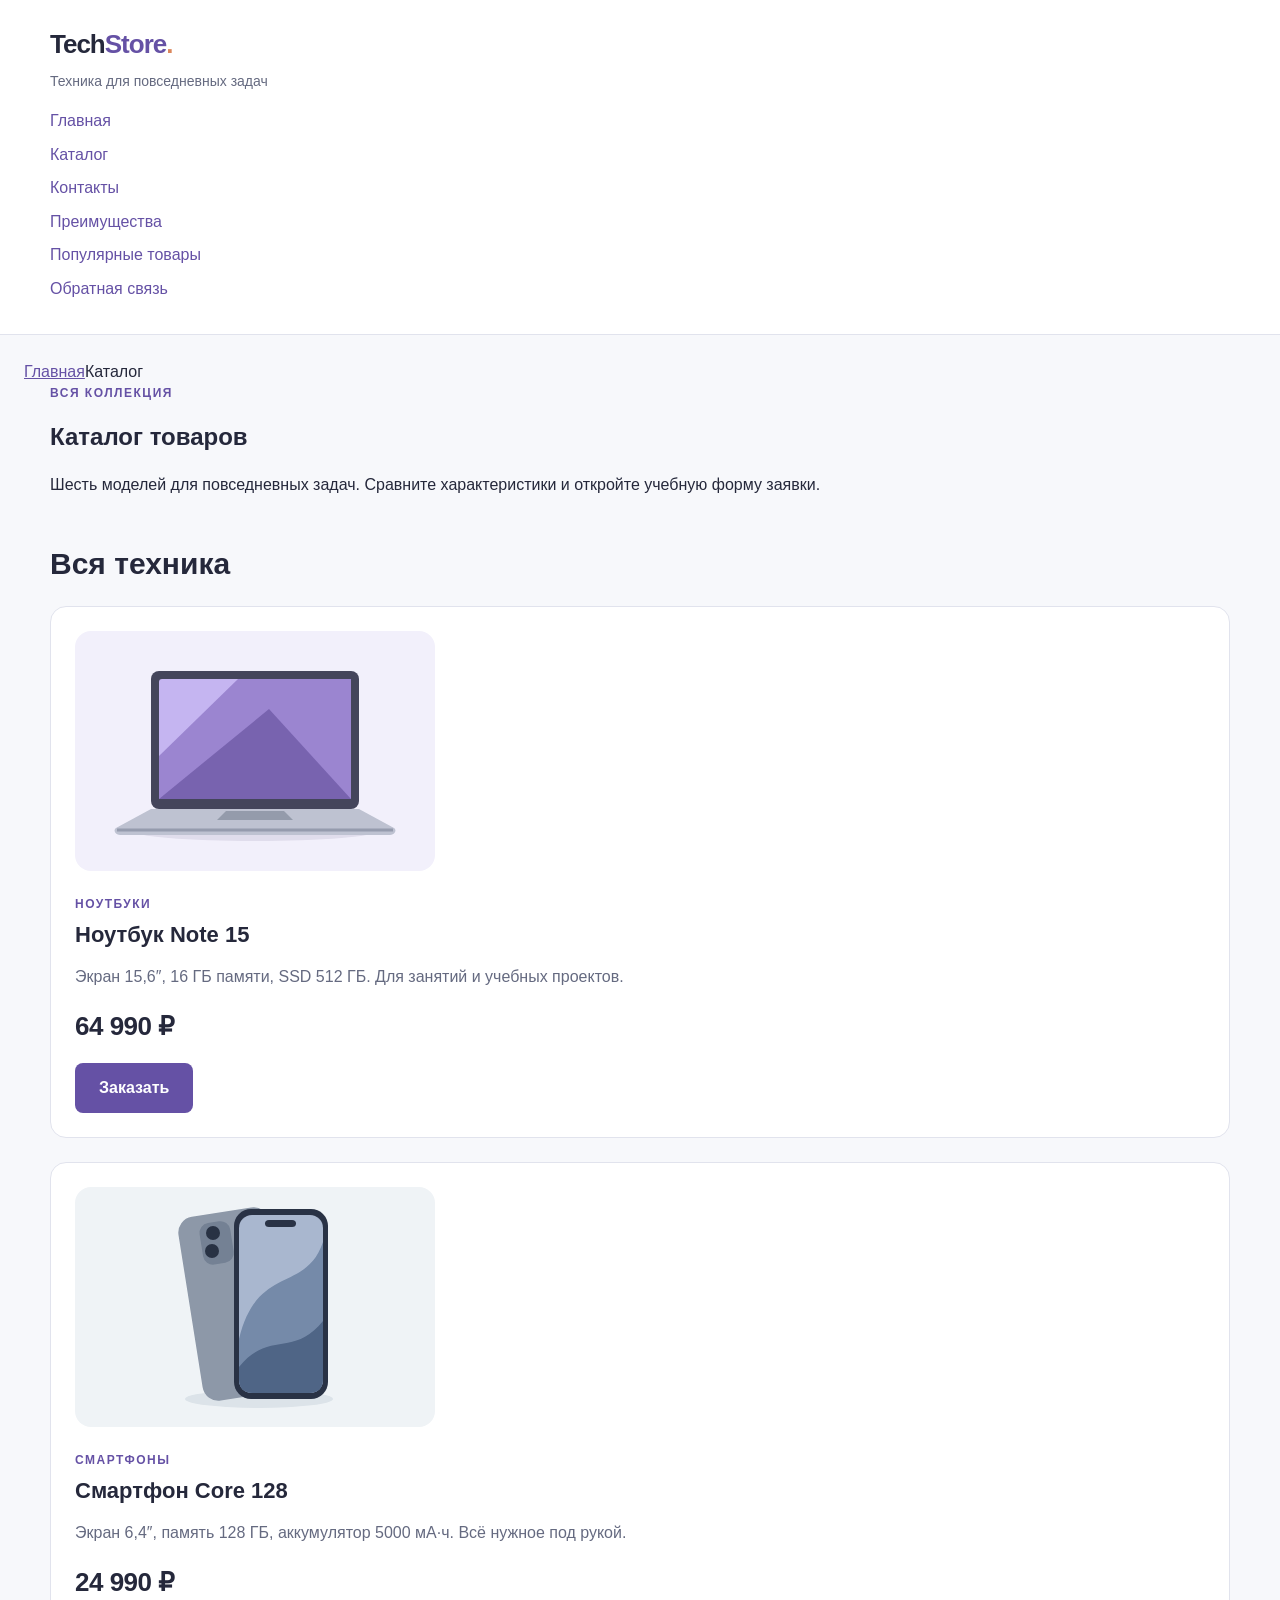
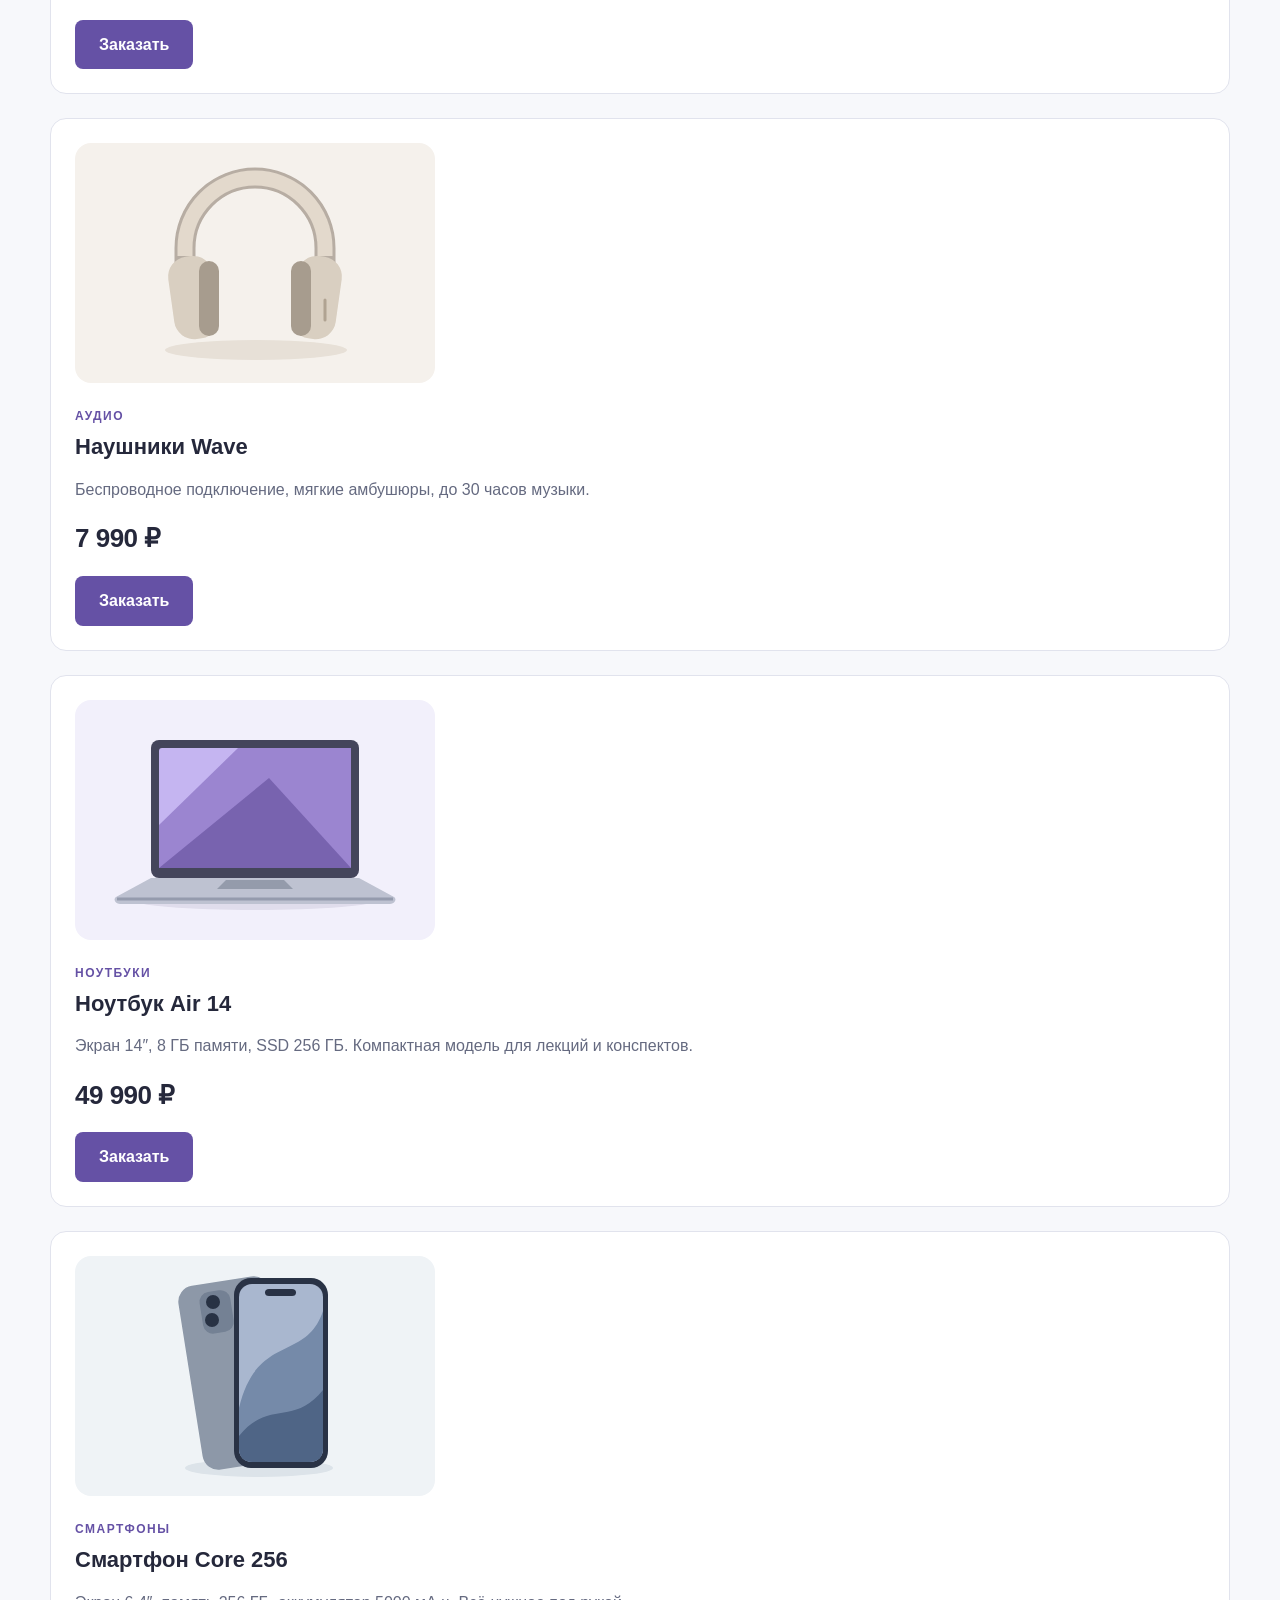
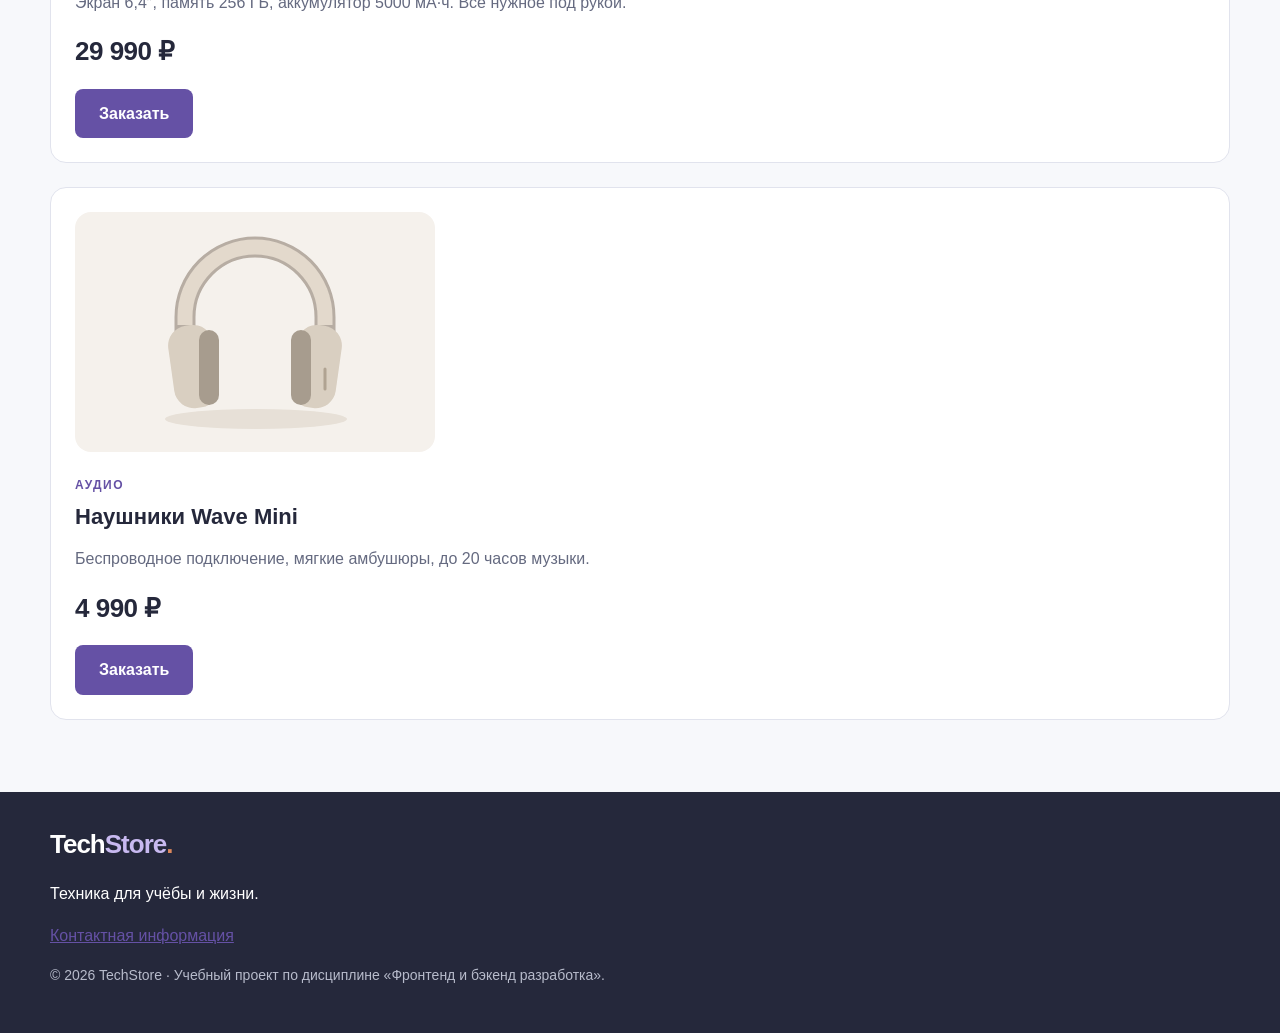
==== catalog.html @ 7ef2bc00 "feat: add catalog contacts and shared multi-page navigation" ====
<!DOCTYPE html>
<html lang="ru">
<head>
  <meta charset="UTF-8">
  <meta name="viewport" content="width=device-width, initial-scale=1.0">
  <meta name="description" content="Каталог TechStore: учебные модели ноутбуков, смартфонов и наушников с характеристиками и ценами.">
  <title>Каталог товаров — TechStore</title>
  <link rel="stylesheet" href="css/style.css?v=5">
  <script src="js/main.js?v=3" defer></script>
</head>
<body>
  <header>
    <div class="site-header">
      <a class="site-logo" href="index.html">Tech<span>Store</span><span class="logo-dot">.</span></a>
      <p class="site-caption">Техника для повседневных задач</p>
      <nav class="site-nav" aria-label="Основная навигация">
        <ul class="site-nav__list">
          <li><a href="index.html">Главная</a></li>
          <li><a href="catalog.html">Каталог</a></li>
          <li><a href="contacts.html">Контакты</a></li>
          <li><a href="index.html#advantages">Преимущества</a></li>
          <li><a href="index.html#popular">Популярные товары</a></li>
          <li><a href="index.html#contacts">Обратная связь</a></li>
        </ul>
      </nav>
    </div>
  </header>
  <main>
    <nav class="breadcrumbs" aria-label="Хлебные крошки">
      <a href="index.html">Главная</a><span aria-current="page">Каталог</span>
    </nav>
    <section class="section">
      <p class="eyebrow">ВСЯ КОЛЛЕКЦИЯ</p>
      <h1 class="page-title">Каталог товаров</h1>
      <p>Шесть моделей для повседневных задач. Сравните характеристики и откройте учебную форму заявки.</p>
    </section>
    <p class="success-message" id="success-message" role="status" hidden>Форма успешно отправлена! Это учебная проверка: данные не переданы и заказ не оформлен.</p>
    <section class="section catalog-products">
      <h2>Вся техника</h2>
      <article class="product-card" id="note-15">
        <img class="product-image" src="images/laptop.svg" width="360" height="240" alt="Серебристый ноутбук с фиолетовым экраном">
        <p class="product-category">НОУТБУКИ</p>
        <h3>Ноутбук Note 15</h3>
        <p class="product-description">Экран 15,6″, 16 ГБ памяти, SSD 512 ГБ. Для занятий и учебных проектов.</p>
        <p class="product-price">64 990 ₽</p>
        <button class="button product-card__button" type="button" data-product="Ноутбук Note 15">Заказать</button>
      </article>
      <article class="product-card" id="core-128">
        <img class="product-image" src="images/phone.svg" width="360" height="240" alt="Смартфон графитового цвета с большим экраном">
        <p class="product-category">СМАРТФОНЫ</p>
        <h3>Смартфон Core 128</h3>
        <p class="product-description">Экран 6,4″, память 128 ГБ, аккумулятор 5000 мА·ч. Всё нужное под рукой.</p>
        <p class="product-price">24 990 ₽</p>
        <button class="button product-card__button" type="button" data-product="Смартфон Core 128">Заказать</button>
      </article>
      <article class="product-card" id="wave">
        <img class="product-image" src="images/headphones.svg" width="360" height="240" alt="Беспроводные накладные наушники светлого цвета">
        <p class="product-category">АУДИО</p>
        <h3>Наушники Wave</h3>
        <p class="product-description">Беспроводное подключение, мягкие амбушюры, до 30 часов музыки.</p>
        <p class="product-price">7 990 ₽</p>
        <button class="button product-card__button" type="button" data-product="Наушники Wave">Заказать</button>
      </article>
      <article class="product-card" id="air-14">
        <img class="product-image" src="images/laptop.svg" width="360" height="240" alt="Серебристый ноутбук с фиолетовым экраном">
        <p class="product-category">НОУТБУКИ</p>
        <h3>Ноутбук Air 14</h3>
        <p class="product-description">Экран 14″, 8 ГБ памяти, SSD 256 ГБ. Компактная модель для лекций и конспектов.</p>
        <p class="product-price">49 990 ₽</p>
        <button class="button product-card__button" type="button" data-product="Ноутбук Air 14">Заказать</button>
      </article>
      <article class="product-card" id="core-256">
        <img class="product-image" src="images/phone.svg" width="360" height="240" alt="Смартфон графитового цвета с большим экраном">
        <p class="product-category">СМАРТФОНЫ</p>
        <h3>Смартфон Core 256</h3>
        <p class="product-description">Экран 6,4″, память 256 ГБ, аккумулятор 5000 мА·ч. Всё нужное под рукой.</p>
        <p class="product-price">29 990 ₽</p>
        <button class="button product-card__button" type="button" data-product="Смартфон Core 256">Заказать</button>
      </article>
      <article class="product-card" id="wave-mini">
        <img class="product-image" src="images/headphones.svg" width="360" height="240" alt="Беспроводные накладные наушники светлого цвета">
        <p class="product-category">АУДИО</p>
        <h3>Наушники Wave Mini</h3>
        <p class="product-description">Беспроводное подключение, мягкие амбушюры, до 20 часов музыки.</p>
        <p class="product-price">4 990 ₽</p>
        <button class="button product-card__button" type="button" data-product="Наушники Wave Mini">Заказать</button>
      </article>
    </section>
  </main>
  <footer id="contacts">
    <div class="site-footer">
      <a class="site-logo" href="index.html">Tech<span>Store</span><span class="logo-dot">.</span></a>
      <p>Техника для учёбы и жизни.</p>
      <p><a href="contacts.html">Контактная информация</a></p>
      <p class="footer-note">© 2026 TechStore · Учебный проект по дисциплине «Фронтенд и бэкенд разработка».</p>
    </div>
  </footer>
  <dialog class="order-dialog" id="order-dialog" aria-labelledby="order-dialog-title">
    <h2 id="order-dialog-title">Оформление заявки</h2>
    <p id="selected-product-name"></p>
    <p class="form-note">Учебная форма. Данные проверяются только в браузере.</p>
    <form class="order-form" id="order-form" action="#" method="post" novalidate>
      <input id="selected-product" name="selected-product" type="hidden">
      <div class="form-field">
        <label for="order-name">Имя</label>
        <input id="order-name" name="name" type="text" minlength="2" maxlength="60" placeholder="Введите ваше имя" autocomplete="given-name" required>
      </div>
      <div class="form-field">
        <label for="order-email">E-mail</label>
        <input id="order-email" name="email" type="email" placeholder="example@mail.ru" autocomplete="email" required>
      </div>
      <div class="form-field">
        <label for="order-phone">Телефон</label>
        <input id="order-phone" name="phone" type="tel" inputmode="tel" autocomplete="tel" placeholder="+7 (900) 000-00-00" pattern="^\+7 \(\d{3}\) \d{3}-\d{2}-\d{2}$" aria-describedby="phone-hint" required>
        <small id="phone-hint">Формат: +7 (900) 000-00-00</small>
      </div>
      <div class="form-field">
        <label for="order-date">Дата связи (необязательно)</label>
        <input id="order-date" name="date" type="date">
      </div>
      <div class="form-field">
        <label for="order-topic">Тема заявки</label>
        <select id="order-topic" name="topic" required>
          <option value="">Выберите тему</option>
          <option value="product">Заказ товара</option>
          <option value="consultation">Консультация</option>
          <option value="delivery">Доставка</option>
        </select>
      </div>
      <div class="form-field">
        <label for="order-comment">Комментарий (необязательно)</label>
        <textarea id="order-comment" name="comment" rows="3" maxlength="1000" placeholder="Что вы хотите уточнить?"></textarea>
      </div>
      <div class="form-field form-field--checkbox">
        <label for="order-agreement"><input id="order-agreement" name="agreement" type="checkbox" required> Я согласен на обработку данных</label>
      </div>
      <div class="form-actions">
        <button class="button button-secondary" type="button" id="close-order-dialog">Закрыть</button>
        <button class="button" type="submit">Отправить заявку</button>
      </div>
    </form>
  </dialog>
</body>
</html>
---- css/style.css ----
/* 1. Переменные проекта */
:root {
  --color-text: #25283b;
  --color-muted: #656a80;
  --color-primary: #6551a5;
  --color-primary-dark: #4c3c80;
  --color-bg: #f7f8fb;
  --color-white: #ffffff;
  --color-border: #e1e3ed;
  --color-surface: #eff0f6;
  --color-accent: #ebe6fa;
  --color-secondary-text: #51556c;
  --color-footer-muted: #b7bbcb;
  --color-footer-accent: #c8b9f0;
  --color-warm: #db875c;
  --color-danger: #b32640;
  --color-success: #267048;
  --color-success-bg: #eaf5ed;
  --color-success-text: #235d3d;
  --space-xs: 4px;
  --space-sm: 8px;
  --space-md: 16px;
  --space-lg: 24px;
  --space-xl: 32px;
  --space-2xl: 48px;
  --radius-sm: 8px;
  --radius-md: 12px;
  --radius-lg: 16px;
  --radius-xl: 20px;
  --container-width: 1180px;
}

/* 2. Базовые стили */
* {
  box-sizing: border-box;
}

body {
  margin: 0;
  font-family: Arial, sans-serif;
  font-size: 16px;
  line-height: 1.6;
  color: var(--color-text);
  background-color: var(--color-bg);
}

header,
main,
footer {
  padding: var(--space-lg);
}

header {
  background-color: var(--color-white);
  border-bottom: 1px solid var(--color-border);
}

h1,
h2,
h3 {
  line-height: 1.2;
}

h2 {
  margin: 0 0 var(--space-lg);
  font-size: 30px;
}

a {
  color: var(--color-primary);
}

/* 3. Общие элементы интерфейса */
.button {
  display: inline-block;
  padding: 12px var(--space-lg);
  border: none;
  border-radius: var(--radius-sm);
  background-color: var(--color-primary);
  color: var(--color-white);
  font: inherit;
  font-weight: 700;
  text-decoration: none;
  cursor: pointer;
}

.button:hover:not(:disabled) {
  background-color: var(--color-primary-dark);
  color: var(--color-white);
}

a:hover {
  color: var(--color-primary-dark);
}

a:focus-visible,
button:focus-visible,
input:focus-visible,
select:focus-visible,
textarea:focus-visible {
  outline: 2px solid var(--color-primary);
  outline-offset: 3px;
}

.button:disabled {
  opacity: 0.55;
  cursor: not-allowed;
}

/* 4. Компоненты страницы */
.site-header,
.site-footer {
  max-width: var(--container-width);
  margin: 0 auto;
}

.site-logo {
  font-size: 26px;
  font-weight: 700;
  letter-spacing: -1px;
  color: var(--color-text);
  text-decoration: none;
}

.site-logo span {
  color: var(--color-primary);
}

.site-logo .logo-dot {
  color: var(--color-warm);
}

.site-caption,
.footer-note {
  color: var(--color-muted);
  font-size: 14px;
}

.site-caption {
  margin: var(--space-xs) 0 0;
}

.site-nav__list {
  padding: 0;
  margin: var(--space-md) 0 0;
  list-style: none;
}

.site-nav__list li {
  margin-bottom: var(--space-sm);
}

.site-nav__list a {
  text-decoration: none;
}

.site-nav__list a:hover {
  text-decoration: underline;
}

/* Основные разделы страницы. */
.hero {
  max-width: var(--container-width);
  margin: var(--space-sm) auto var(--space-2xl);
  padding: var(--space-2xl);
  border-radius: var(--radius-xl);
  background-color: var(--color-accent);
}

.hero h1 {
  margin: var(--space-md) 0 var(--space-lg);
  font-size: 52px;
  letter-spacing: -1.5px;
}

.eyebrow,
.product-category {
  margin: 0 0 var(--space-sm);
  font-size: 12px;
  font-weight: 700;
  letter-spacing: 1.5px;
  color: var(--color-primary);
}

.hero-description {
  max-width: 560px;
  margin: 0 0 var(--space-lg);
  color: var(--color-secondary-text);
  font-size: 18px;
}

.hero-note {
  margin: var(--space-lg) 0 0;
  font-size: 14px;
  color: var(--color-muted);
}

.section {
  max-width: var(--container-width);
  margin: 0 auto var(--space-2xl);
}

.advantages-list {
  padding-left: var(--space-lg);
}

.advantages-list li {
  margin-bottom: 12px;
}

/* Карточки пока идут друг под другом. */
.product-card {
  margin-bottom: var(--space-lg);
  padding: var(--space-lg);
  border: 1px solid var(--color-border);
  border-radius: var(--radius-lg);
  background-color: var(--color-white);
}

.product-card:hover {
  border-color: var(--color-primary);
}

.product-image {
  display: block;
  width: 100%;
  max-width: 360px;
  height: auto;
  margin-bottom: var(--space-lg);
  border-radius: var(--radius-md);
}

.product-card h3 {
  margin: var(--space-sm) 0 var(--space-md);
  font-size: 22px;
}

.product-description {
  color: var(--color-muted);
}

.product-price {
  margin: var(--space-md) 0;
  font-size: 26px;
  font-weight: 700;
  letter-spacing: -0.5px;
}

.aside-info {
  max-width: var(--container-width);
  margin: 0 auto var(--space-2xl);
  padding: var(--space-lg);
  border-left: 4px solid var(--color-primary);
  border-radius: var(--radius-sm);
  background-color: var(--color-surface);
}

.aside-info h2 {
  margin: 0 0 var(--space-sm);
  font-size: 20px;
}

/* Подвал. */
footer {
  padding-top: var(--space-xl);
  padding-bottom: var(--space-xl);
  background-color: var(--color-text);
  color: var(--color-white);
}

footer .site-logo {
  color: var(--color-white);
}

footer .site-logo span {
  color: var(--color-footer-accent);
}

footer .footer-note {
  color: var(--color-footer-muted);
}

/* 5. Форма и модальное окно */
.order-dialog {
  width: min(100% - 32px, 560px);
  max-height: 90vh;
  overflow-y: auto;
  padding: var(--space-lg);
  border: none;
  border-radius: var(--radius-lg);
  color: var(--color-text);
}

.order-dialog h2 {
  margin-bottom: var(--space-sm);
  font-size: 26px;
}

.order-dialog::backdrop {
  background-color: rgba(25, 28, 45, 0.6);
}

.form-note,
.form-field small {
  color: var(--color-muted);
  font-size: 14px;
}

.form-field {
  margin-bottom: var(--space-md);
}

.form-field label {
  display: block;
  margin-bottom: var(--space-xs);
}

.form-field input,
.form-field select,
.form-field textarea {
  width: 100%;
  padding: 10px 12px;
  border: 1px solid var(--color-border);
  border-radius: var(--radius-sm);
  color: var(--color-text);
  background-color: var(--color-white);
  font: inherit;
}

.form-field textarea {
  resize: vertical;
}

.form-field input[type="checkbox"] {
  width: auto;
  margin-right: var(--space-sm);
}

.form-field small {
  display: block;
  margin-top: var(--space-xs);
}

.form-field input:hover,
.form-field select:hover,
.form-field textarea:hover,
.form-field input:focus,
.form-field select:focus,
.form-field textarea:focus {
  border-color: var(--color-primary);
}

.form-field input[aria-invalid="true"],
.form-field select[aria-invalid="true"],
.form-field textarea[aria-invalid="true"] {
  border-color: var(--color-danger);
  outline: 1px solid var(--color-danger);
}

.form-actions {
  margin-top: var(--space-lg);
}

.form-actions .button {
  margin: 0 var(--space-sm) var(--space-sm) 0;
}

.button-secondary {
  background-color: var(--color-surface);
  color: var(--color-text);
}

.button-secondary:hover:not(:disabled) {
  background-color: var(--color-border);
  color: var(--color-text);
}

.success-message {
  max-width: var(--container-width);
  margin: var(--space-lg) auto;
  padding: var(--space-md);
  border-left: 4px solid var(--color-success);
  border-radius: var(--radius-sm);
  background-color: var(--color-success-bg);
  color: var(--color-success-text);
}
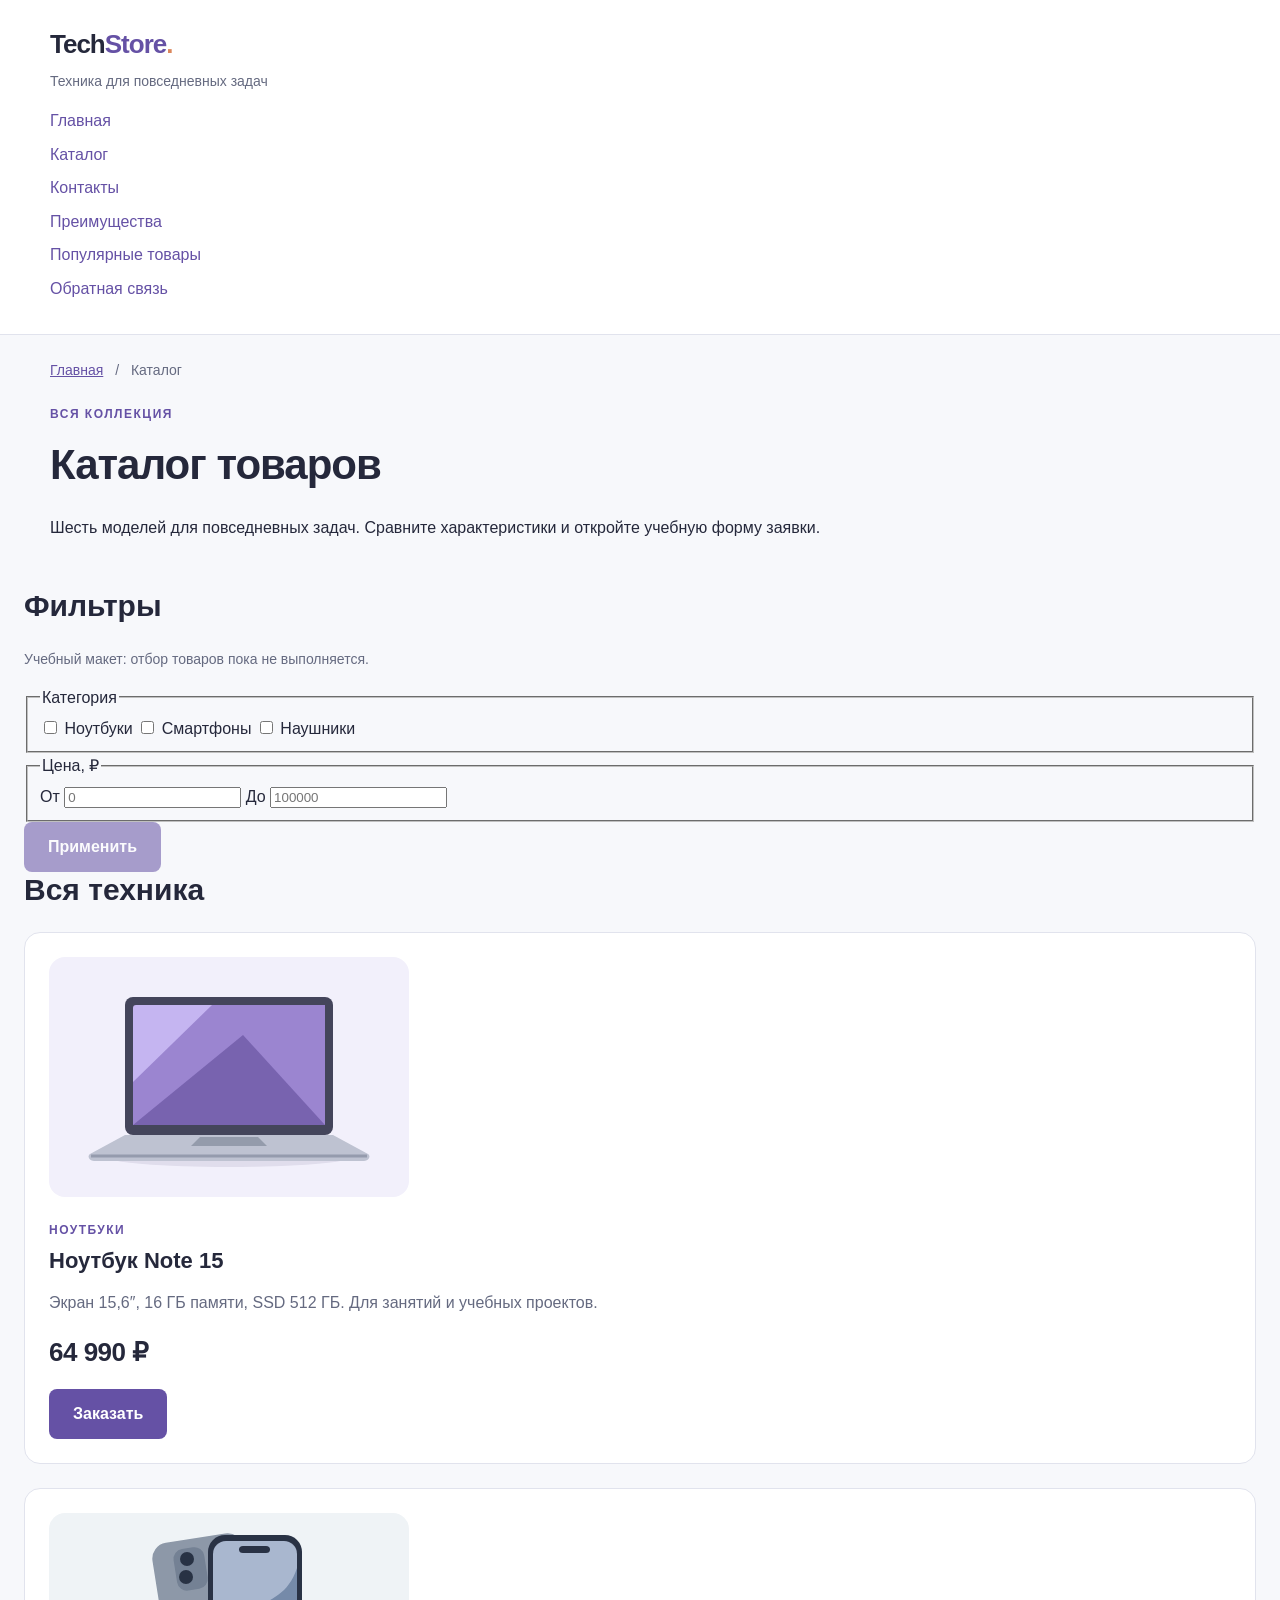
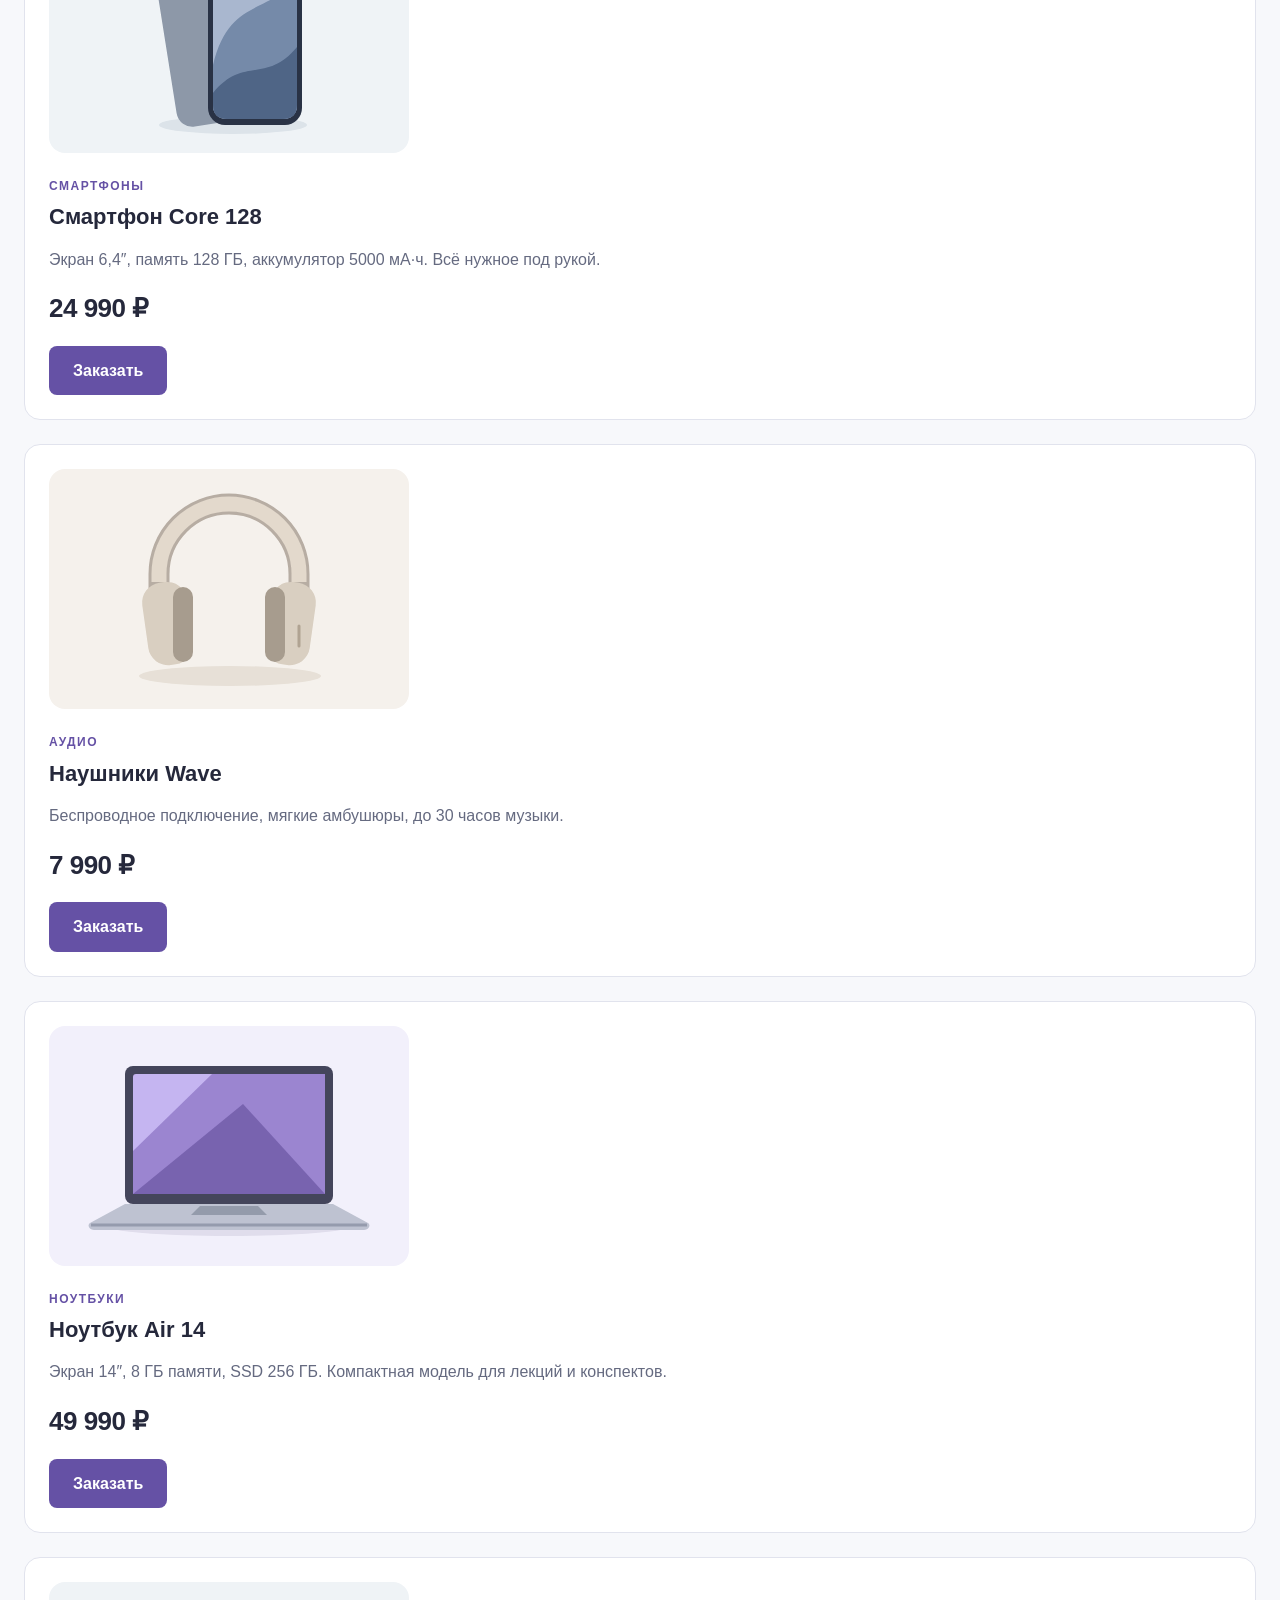
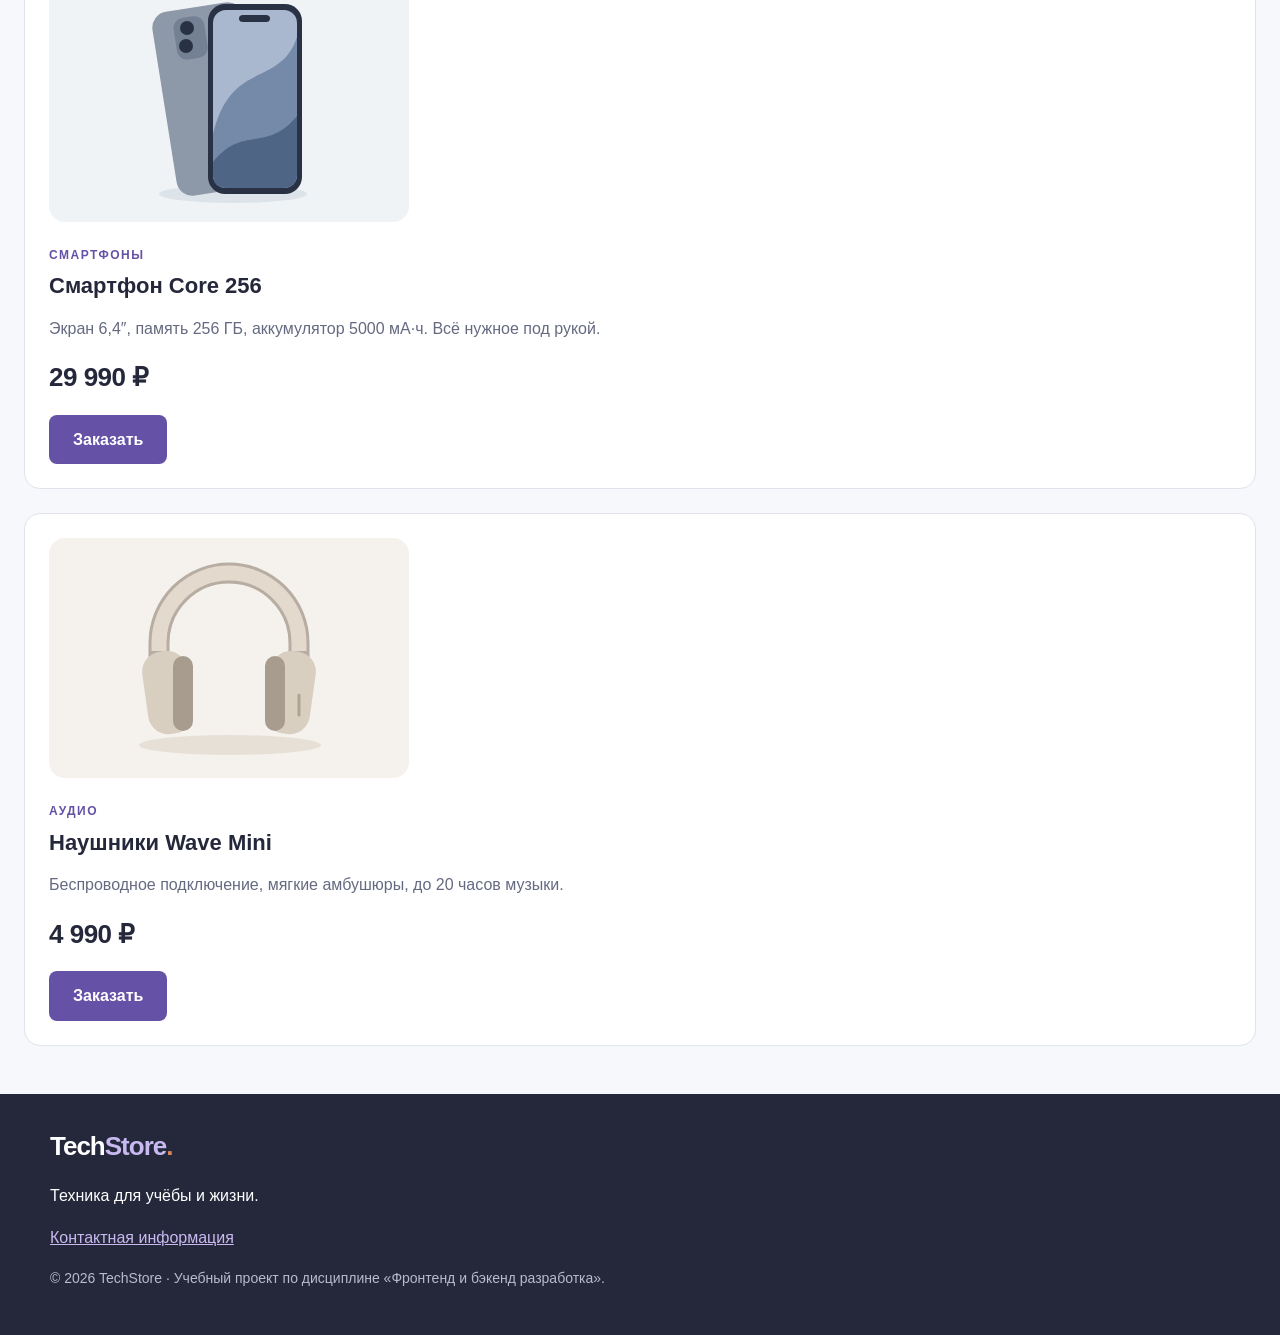
==== commit 1545abb8: "feat: add product grid containers and catalog filter sidebar" ====
--- a/catalog.html
+++ b/catalog.html
@@ -5,14 +5,16 @@
   <meta name="viewport" content="width=device-width, initial-scale=1.0">
   <meta name="description" content="Каталог TechStore: учебные модели ноутбуков, смартфонов и наушников с характеристиками и ценами.">
   <title>Каталог товаров — TechStore</title>
-  <link rel="stylesheet" href="css/style.css?v=5">
+  <link rel="stylesheet" href="css/style.css?v=6">
   <script src="js/main.js?v=3" defer></script>
 </head>
 <body>
   <header>
     <div class="site-header">
-      <a class="site-logo" href="index.html">Tech<span>Store</span><span class="logo-dot">.</span></a>
-      <p class="site-caption">Техника для повседневных задач</p>
+      <div class="header-brand">
+        <a class="site-logo" href="index.html">Tech<span>Store</span><span class="logo-dot">.</span></a>
+        <p class="site-caption">Техника для повседневных задач</p>
+      </div>
       <nav class="site-nav" aria-label="Основная навигация">
         <ul class="site-nav__list">
           <li><a href="index.html">Главная</a></li>
@@ -35,56 +37,80 @@
       <p>Шесть моделей для повседневных задач. Сравните характеристики и откройте учебную форму заявки.</p>
     </section>
     <p class="success-message" id="success-message" role="status" hidden>Форма успешно отправлена! Это учебная проверка: данные не переданы и заказ не оформлен.</p>
-    <section class="section catalog-products">
+    <section class="catalog-layout" aria-label="Каталог и фильтры">
+      <aside class="catalog-filters">
+        <h2>Фильтры</h2>
+        <p class="form-note" id="filters-note">Учебный макет: отбор товаров пока не выполняется.</p>
+        <form class="filters-form" action="#" method="get">
+          <fieldset>
+            <legend>Категория</legend>
+            <label for="category-laptops"><input id="category-laptops" name="category" type="checkbox" value="laptops"> Ноутбуки</label>
+            <label for="category-phones"><input id="category-phones" name="category" type="checkbox" value="phones"> Смартфоны</label>
+            <label for="category-audio"><input id="category-audio" name="category" type="checkbox" value="audio"> Наушники</label>
+          </fieldset>
+          <fieldset>
+            <legend>Цена, ₽</legend>
+            <label for="price-from">От</label>
+            <input id="price-from" name="price-from" type="number" min="0" placeholder="0">
+            <label for="price-to">До</label>
+            <input id="price-to" name="price-to" type="number" min="0" placeholder="100000">
+          </fieldset>
+          <button class="button" type="submit" aria-describedby="filters-note" disabled>Применить</button>
+        </form>
+      </aside>
+    <section class="catalog-products">
       <h2>Вся техника</h2>
-      <article class="product-card" id="note-15">
-        <img class="product-image" src="images/laptop.svg" width="360" height="240" alt="Серебристый ноутбук с фиолетовым экраном">
-        <p class="product-category">НОУТБУКИ</p>
-        <h3>Ноутбук Note 15</h3>
-        <p class="product-description">Экран 15,6″, 16 ГБ памяти, SSD 512 ГБ. Для занятий и учебных проектов.</p>
-        <p class="product-price">64 990 ₽</p>
-        <button class="button product-card__button" type="button" data-product="Ноутбук Note 15">Заказать</button>
-      </article>
-      <article class="product-card" id="core-128">
-        <img class="product-image" src="images/phone.svg" width="360" height="240" alt="Смартфон графитового цвета с большим экраном">
-        <p class="product-category">СМАРТФОНЫ</p>
-        <h3>Смартфон Core 128</h3>
-        <p class="product-description">Экран 6,4″, память 128 ГБ, аккумулятор 5000 мА·ч. Всё нужное под рукой.</p>
-        <p class="product-price">24 990 ₽</p>
-        <button class="button product-card__button" type="button" data-product="Смартфон Core 128">Заказать</button>
-      </article>
-      <article class="product-card" id="wave">
-        <img class="product-image" src="images/headphones.svg" width="360" height="240" alt="Беспроводные накладные наушники светлого цвета">
-        <p class="product-category">АУДИО</p>
-        <h3>Наушники Wave</h3>
-        <p class="product-description">Беспроводное подключение, мягкие амбушюры, до 30 часов музыки.</p>
-        <p class="product-price">7 990 ₽</p>
-        <button class="button product-card__button" type="button" data-product="Наушники Wave">Заказать</button>
-      </article>
-      <article class="product-card" id="air-14">
-        <img class="product-image" src="images/laptop.svg" width="360" height="240" alt="Серебристый ноутбук с фиолетовым экраном">
-        <p class="product-category">НОУТБУКИ</p>
-        <h3>Ноутбук Air 14</h3>
-        <p class="product-description">Экран 14″, 8 ГБ памяти, SSD 256 ГБ. Компактная модель для лекций и конспектов.</p>
-        <p class="product-price">49 990 ₽</p>
-        <button class="button product-card__button" type="button" data-product="Ноутбук Air 14">Заказать</button>
-      </article>
-      <article class="product-card" id="core-256">
-        <img class="product-image" src="images/phone.svg" width="360" height="240" alt="Смартфон графитового цвета с большим экраном">
-        <p class="product-category">СМАРТФОНЫ</p>
-        <h3>Смартфон Core 256</h3>
-        <p class="product-description">Экран 6,4″, память 256 ГБ, аккумулятор 5000 мА·ч. Всё нужное под рукой.</p>
-        <p class="product-price">29 990 ₽</p>
-        <button class="button product-card__button" type="button" data-product="Смартфон Core 256">Заказать</button>
-      </article>
-      <article class="product-card" id="wave-mini">
-        <img class="product-image" src="images/headphones.svg" width="360" height="240" alt="Беспроводные накладные наушники светлого цвета">
-        <p class="product-category">АУДИО</p>
-        <h3>Наушники Wave Mini</h3>
-        <p class="product-description">Беспроводное подключение, мягкие амбушюры, до 20 часов музыки.</p>
-        <p class="product-price">4 990 ₽</p>
-        <button class="button product-card__button" type="button" data-product="Наушники Wave Mini">Заказать</button>
-      </article>
+      <div class="products-grid">
+        <article class="product-card" id="note-15">
+          <img class="product-image" src="images/laptop.svg" width="360" height="240" alt="Серебристый ноутбук с фиолетовым экраном">
+          <p class="product-category">НОУТБУКИ</p>
+          <h3>Ноутбук Note 15</h3>
+          <p class="product-description">Экран 15,6″, 16 ГБ памяти, SSD 512 ГБ. Для занятий и учебных проектов.</p>
+          <p class="product-price">64 990 ₽</p>
+          <button class="button product-card__button" type="button" data-product="Ноутбук Note 15">Заказать</button>
+        </article>
+        <article class="product-card" id="core-128">
+          <img class="product-image" src="images/phone.svg" width="360" height="240" alt="Смартфон графитового цвета с большим экраном">
+          <p class="product-category">СМАРТФОНЫ</p>
+          <h3>Смартфон Core 128</h3>
+          <p class="product-description">Экран 6,4″, память 128 ГБ, аккумулятор 5000 мА·ч. Всё нужное под рукой.</p>
+          <p class="product-price">24 990 ₽</p>
+          <button class="button product-card__button" type="button" data-product="Смартфон Core 128">Заказать</button>
+        </article>
+        <article class="product-card" id="wave">
+          <img class="product-image" src="images/headphones.svg" width="360" height="240" alt="Беспроводные накладные наушники светлого цвета">
+          <p class="product-category">АУДИО</p>
+          <h3>Наушники Wave</h3>
+          <p class="product-description">Беспроводное подключение, мягкие амбушюры, до 30 часов музыки.</p>
+          <p class="product-price">7 990 ₽</p>
+          <button class="button product-card__button" type="button" data-product="Наушники Wave">Заказать</button>
+        </article>
+        <article class="product-card" id="air-14">
+          <img class="product-image" src="images/laptop.svg" width="360" height="240" alt="Серебристый ноутбук с фиолетовым экраном">
+          <p class="product-category">НОУТБУКИ</p>
+          <h3>Ноутбук Air 14</h3>
+          <p class="product-description">Экран 14″, 8 ГБ памяти, SSD 256 ГБ. Компактная модель для лекций и конспектов.</p>
+          <p class="product-price">49 990 ₽</p>
+          <button class="button product-card__button" type="button" data-product="Ноутбук Air 14">Заказать</button>
+        </article>
+        <article class="product-card" id="core-256">
+          <img class="product-image" src="images/phone.svg" width="360" height="240" alt="Смартфон графитового цвета с большим экраном">
+          <p class="product-category">СМАРТФОНЫ</p>
+          <h3>Смартфон Core 256</h3>
+          <p class="product-description">Экран 6,4″, память 256 ГБ, аккумулятор 5000 мА·ч. Всё нужное под рукой.</p>
+          <p class="product-price">29 990 ₽</p>
+          <button class="button product-card__button" type="button" data-product="Смартфон Core 256">Заказать</button>
+        </article>
+        <article class="product-card" id="wave-mini">
+          <img class="product-image" src="images/headphones.svg" width="360" height="240" alt="Беспроводные накладные наушники светлого цвета">
+          <p class="product-category">АУДИО</p>
+          <h3>Наушники Wave Mini</h3>
+          <p class="product-description">Беспроводное подключение, мягкие амбушюры, до 20 часов музыки.</p>
+          <p class="product-price">4 990 ₽</p>
+          <button class="button product-card__button" type="button" data-product="Наушники Wave Mini">Заказать</button>
+        </article>
+      </div>
+    </section>
     </section>
   </main>
   <footer id="contacts">
--- a/css/style.css
+++ b/css/style.css
@@ -384,3 +384,51 @@
   background-color: var(--color-success-bg);
   color: var(--color-success-text);
 }
+
+/* Навигация многостраничного сайта. */
+html {
+  scroll-behavior: smooth;
+}
+
+.breadcrumbs {
+  max-width: var(--container-width);
+  margin: 0 auto var(--space-lg);
+  color: var(--color-muted);
+  font-size: 14px;
+}
+
+.breadcrumbs span::before {
+  content: " / ";
+  padding: 0 var(--space-sm);
+}
+
+.page-title {
+  margin: var(--space-md) 0 var(--space-lg);
+  font-size: 42px;
+  letter-spacing: -1px;
+}
+
+.contact-details {
+  font-style: normal;
+}
+
+.contact-details ul {
+  padding-left: var(--space-lg);
+}
+
+.contact-details li {
+  margin-bottom: var(--space-md);
+}
+
+:target {
+  outline: 2px dashed var(--color-primary);
+  outline-offset: 4px;
+}
+
+footer a {
+  color: var(--color-footer-accent);
+}
+
+footer a:hover {
+  color: var(--color-white);
+}
